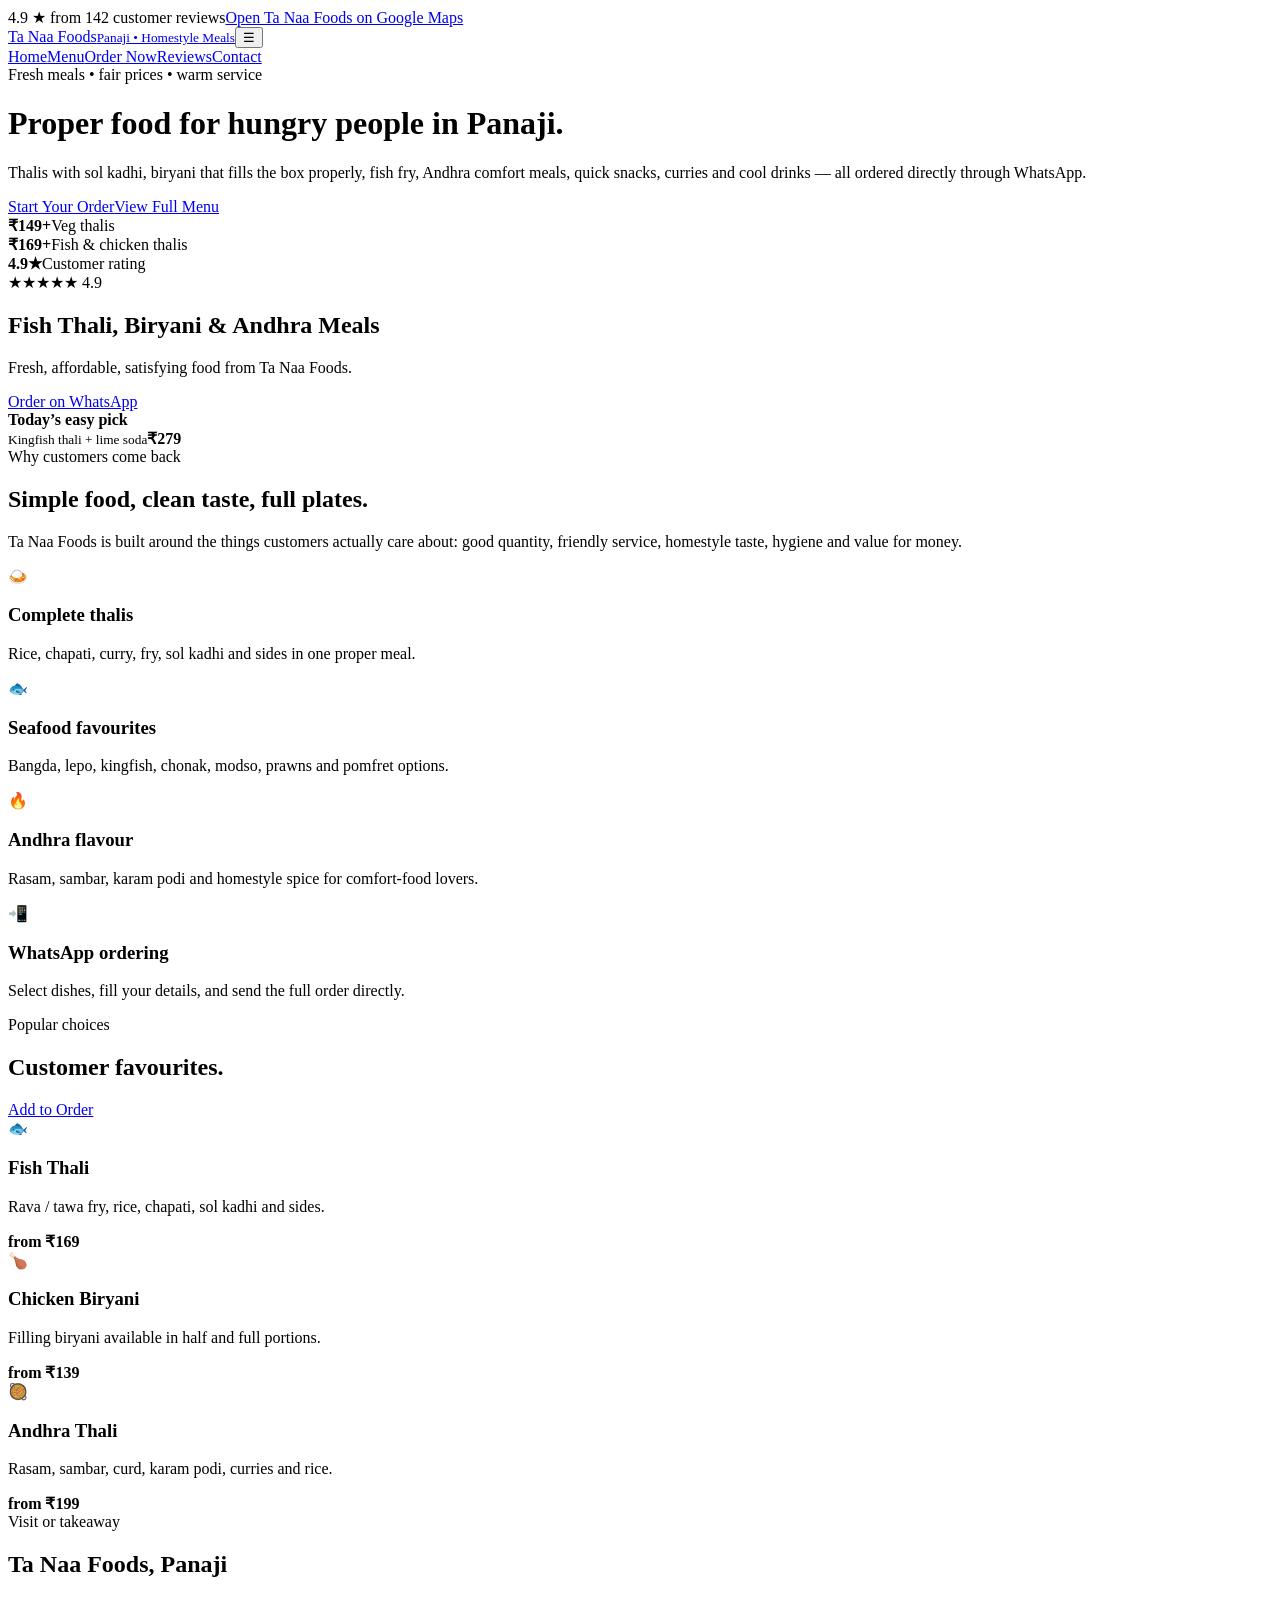
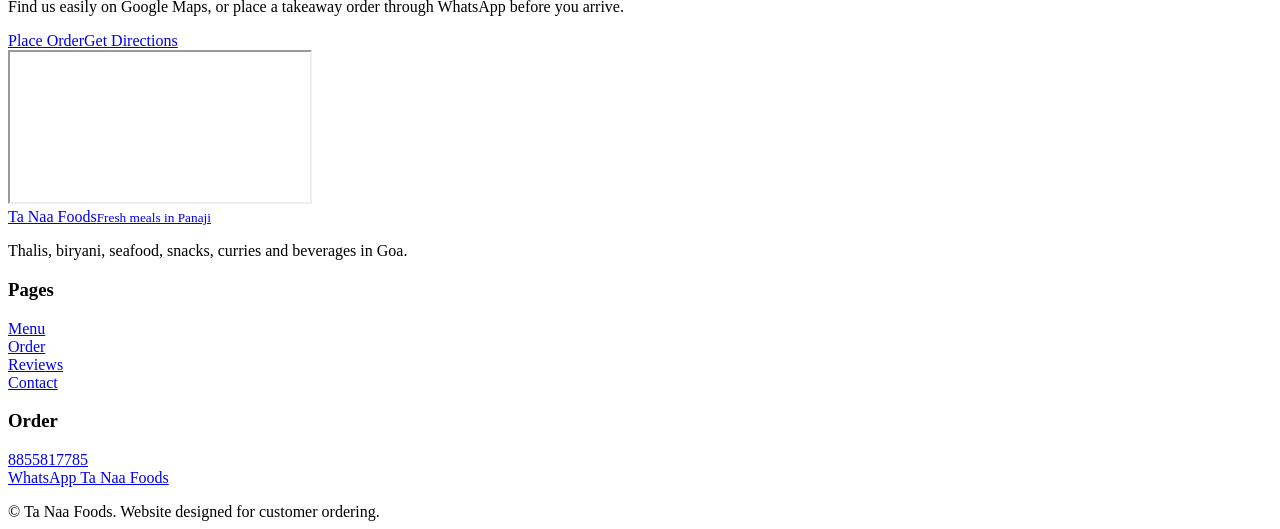
==== index.html @ 79bd7299 "Add files via upload" ====
<!DOCTYPE html>
<html lang="en">
<head>
  <meta charset="UTF-8">
  <meta name="viewport" content="width=device-width, initial-scale=1.0">
  <title>Ta Naa Foods Panaji | Thali, Biryani, Fish Fry & Homestyle Meals in Patto</title>
  <meta name="description" content="Order from Ta Naa Foods in Panaji for fish thali, biryani, snacks, Andhra meals, Goan fish fry, curries and fresh juices. WhatsApp ordering available for dine-in and takeaway.">
  <meta name="keywords" content="Ta Naa Foods, Tanaa Foods Panaji, fish thali Panaji, biryani Patto Goa, Andhra thali Goa, homestyle food Panjim, takeaway Panaji">
  <meta name="theme-color" content="#b7e8a3">
  <meta property="og:title" content="Ta Naa Foods Panaji | Homestyle Food, Thalis & Biryani">
  <meta property="og:description" content="Fresh, affordable, homestyle meals in Panaji. Browse the menu and place your order on WhatsApp.">
  <meta property="og:type" content="website">
  <link rel="canonical" href="https://tanaafoods.com/">
  <link rel="icon" href="assets/img/favicon.svg" type="image/svg+xml">
  <link rel="preconnect" href="https://fonts.googleapis.com">
  <link rel="preconnect" href="https://fonts.gstatic.com" crossorigin>
  <link href="https://fonts.googleapis.com/css2?family=Inter:wght@400;600;700;800;900&display=swap" rel="stylesheet">
  <link rel="stylesheet" href="assets/css/styles.css">
  <script type="application/ld+json">
  {"@context":"https://schema.org","@type":"Restaurant","name":"Ta Naa Foods","servesCuisine":["Indian","Goan","Andhra","Chinese","Seafood","Biryani"],"priceRange":"₹₹","telephone":"+91 8855817785","aggregateRating":{"@type":"AggregateRating","ratingValue":"4.9","reviewCount":"142"},"address":{"@type":"PostalAddress","addressLocality":"Panaji","addressRegion":"Goa","addressCountry":"IN"},"url":"https://tanaafoods.com/","hasMenu":"https://tanaafoods.com/menu.html"}
  </script>
</head>
<body>
  <div class="topbar"><div class="container"><span>4.9 ★ from 142 customer reviews</span><a href="https://maps.app.goo.gl/woMvUQoTHi4Z85hK6" target="_blank" rel="noopener">Open Ta Naa Foods on Google Maps</a></div></div>
  <nav class="navbar"><div class="container nav-inner"><a class="brand" href="index.html"><span class="logo-mark"></span><span>Ta Naa Foods<small>Panaji • Homestyle Meals</small></span></a><button class="nav-toggle" aria-label="Open menu">☰</button><div class="nav-links"><a class="active" href="index.html">Home</a><a href="menu.html">Menu</a><a href="order.html" class="nav-cta">Order Now</a><a href="reviews.html">Reviews</a><a href="contact.html">Contact</a></div></div></nav>

  <main>
    <header class="hero">
      <div class="container hero-grid">
        <div class="reveal visible">
          <span class="eyebrow">Fresh meals • fair prices • warm service</span>
          <h1>Proper food for hungry people in <span>Panaji.</span></h1>
          <p class="lead">Thalis with sol kadhi, biryani that fills the box properly, fish fry, Andhra comfort meals, quick snacks, curries and cool drinks — all ordered directly through WhatsApp.</p>
          <div class="hero-actions"><a class="btn primary" href="order.html">Start Your Order</a><a class="btn secondary" href="menu.html">View Full Menu</a></div>
          <div class="hero-points">
            <div class="point"><strong>₹149+</strong><span>Veg thalis</span></div>
            <div class="point"><strong>₹169+</strong><span>Fish & chicken thalis</span></div>
            <div class="point"><strong>4.9★</strong><span>Customer rating</span></div>
          </div>
        </div>
        <div class="hero-card reveal visible">
          <div class="plate"><div class="plate-content"><span class="rating">★★★★★ 4.9</span><h2>Fish Thali, Biryani & Andhra Meals</h2><p>Fresh, affordable, satisfying food from Ta Naa Foods.</p><a class="btn primary" href="order.html">Order on WhatsApp</a></div></div>
          <div class="floating-card"><span><strong>Today’s easy pick</strong><br><small class="muted">Kingfish thali + lime soda</small></span><strong>₹279</strong></div>
        </div>
      </div>
    </header>

    <section class="section"><div class="container"><div class="section-head reveal"><div><span class="section-kicker">Why customers come back</span><h2>Simple food, clean taste, full plates.</h2></div><p>Ta Naa Foods is built around the things customers actually care about: good quantity, friendly service, homestyle taste, hygiene and value for money.</p></div><div class="feature-grid">
      <article class="feature reveal"><div class="icon">🍛</div><h3>Complete thalis</h3><p>Rice, chapati, curry, fry, sol kadhi and sides in one proper meal.</p></article>
      <article class="feature reveal"><div class="icon">🐟</div><h3>Seafood favourites</h3><p>Bangda, lepo, kingfish, chonak, modso, prawns and pomfret options.</p></article>
      <article class="feature reveal"><div class="icon">🔥</div><h3>Andhra flavour</h3><p>Rasam, sambar, karam podi and homestyle spice for comfort-food lovers.</p></article>
      <article class="feature reveal"><div class="icon">📲</div><h3>WhatsApp ordering</h3><p>Select dishes, fill your details, and send the full order directly.</p></article>
    </div></div></section>

    <section class="section"><div class="container"><div class="section-head reveal"><div><span class="section-kicker">Popular choices</span><h2>Customer favourites.</h2></div><a class="btn secondary" href="order.html">Add to Order</a></div><div class="popular-grid">
      <article class="popular reveal"><span>🐟</span><div><h3>Fish Thali</h3><p>Rava / tawa fry, rice, chapati, sol kadhi and sides.</p></div><strong>from ₹169</strong></article>
      <article class="popular reveal"><span>🍗</span><div><h3>Chicken Biryani</h3><p>Filling biryani available in half and full portions.</p></div><strong>from ₹139</strong></article>
      <article class="popular reveal"><span>🥘</span><div><h3>Andhra Thali</h3><p>Rasam, sambar, curd, karam podi, curries and rice.</p></div><strong>from ₹199</strong></article>
    </div></div></section>

    <section class="section"><div class="container location-card reveal"><div class="location-info"><span class="section-kicker">Visit or takeaway</span><h2>Ta Naa Foods, Panaji</h2><p>Find us easily on Google Maps, or place a takeaway order through WhatsApp before you arrive.</p><div class="hero-actions"><a class="btn primary" href="order.html">Place Order</a><a class="btn secondary" href="https://maps.app.goo.gl/woMvUQoTHi4Z85hK6" target="_blank" rel="noopener">Get Directions</a></div></div><iframe class="map-frame" loading="lazy" referrerpolicy="no-referrer-when-downgrade" src="https://www.google.com/maps?q=Ta%20Naa%20Foods%20Panaji%20Goa&output=embed"></iframe></div></section>
  </main>

  <footer class="footer"><div class="container footer-grid"><div><a class="brand" href="index.html"><span class="logo-mark"></span><span>Ta Naa Foods<small>Fresh meals in Panaji</small></span></a><p>Thalis, biryani, seafood, snacks, curries and beverages in Goa.</p></div><div><h3>Pages</h3><p><a href="menu.html">Menu</a><br><a href="order.html">Order</a><br><a href="reviews.html">Reviews</a><br><a href="contact.html">Contact</a></p></div><div><h3>Order</h3><p><a href="tel:+918855817785">8855817785</a><br><a href="https://wa.me/918855817785">WhatsApp Ta Naa Foods</a></p></div></div><div class="container footer-bottom">© <span data-year></span> Ta Naa Foods. Website designed for customer ordering.</div></footer>
  <script src="assets/js/main.js"></script>
</body>
</html>
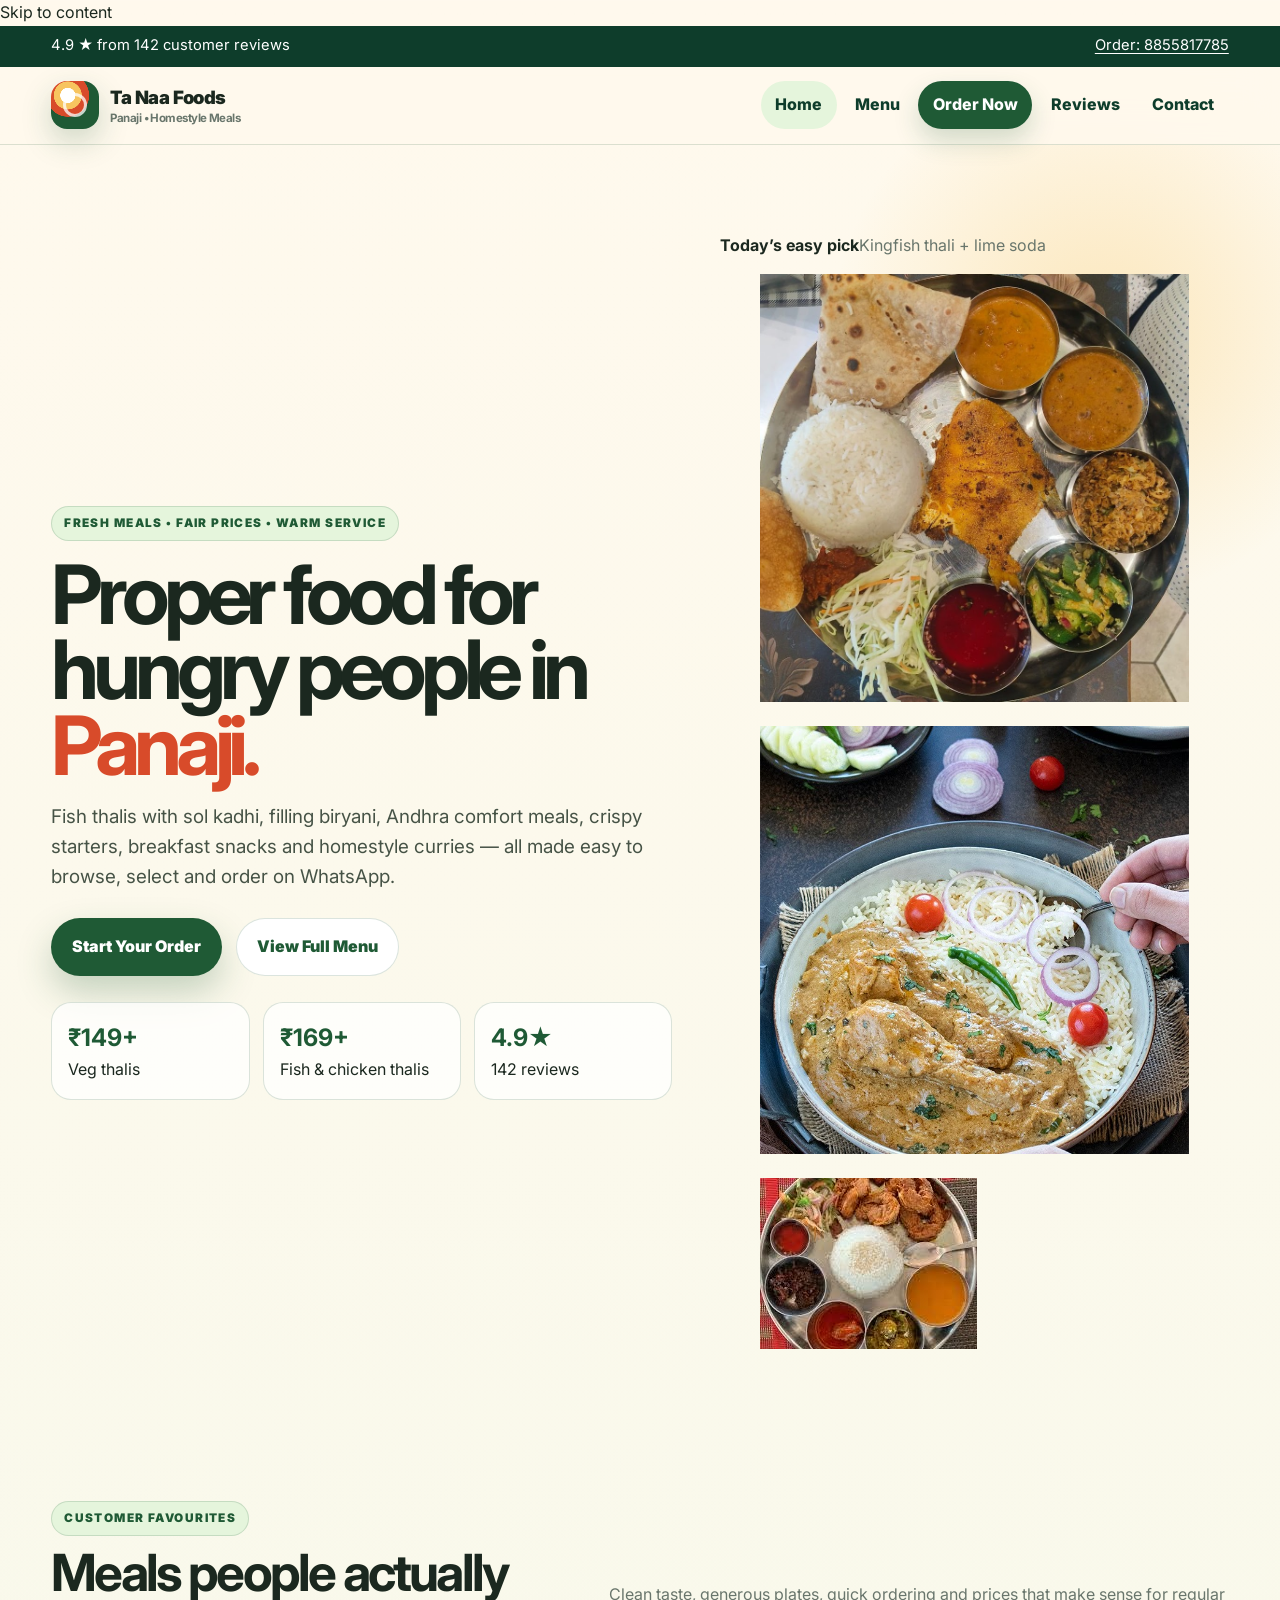
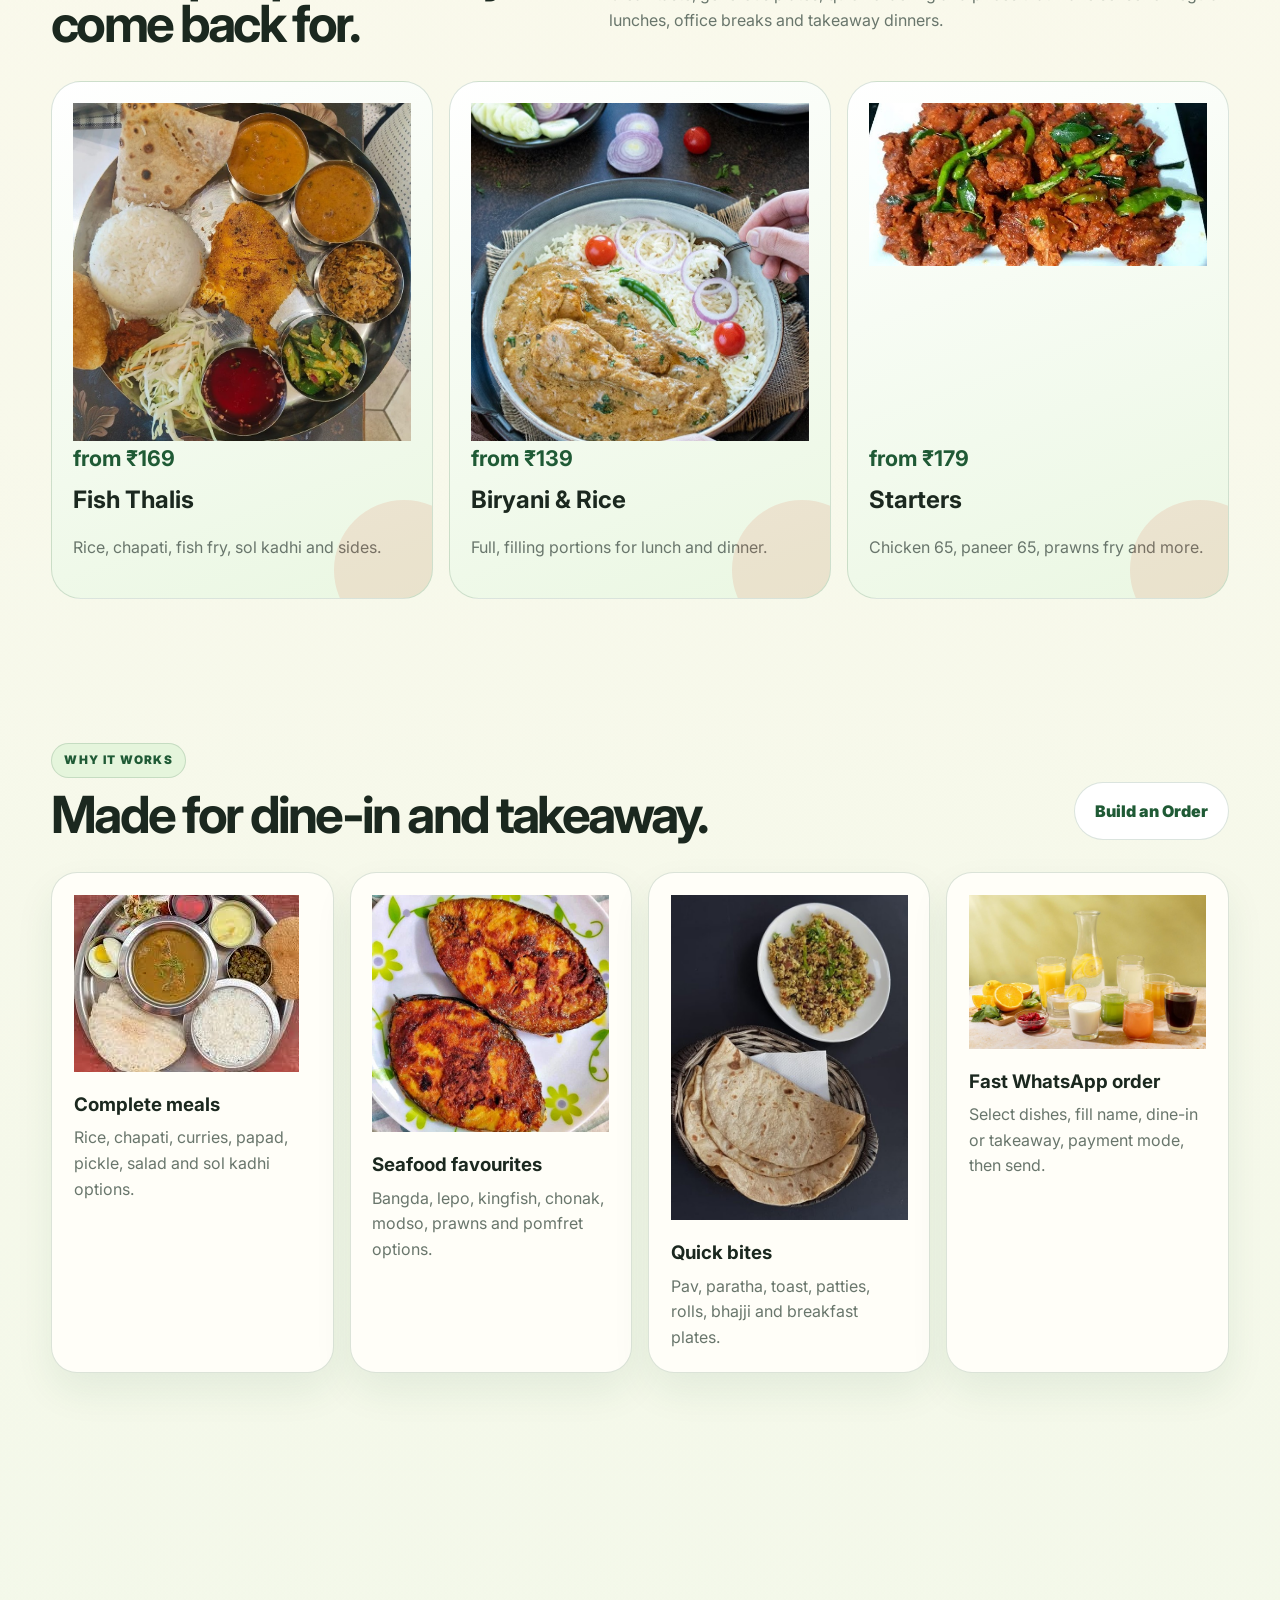
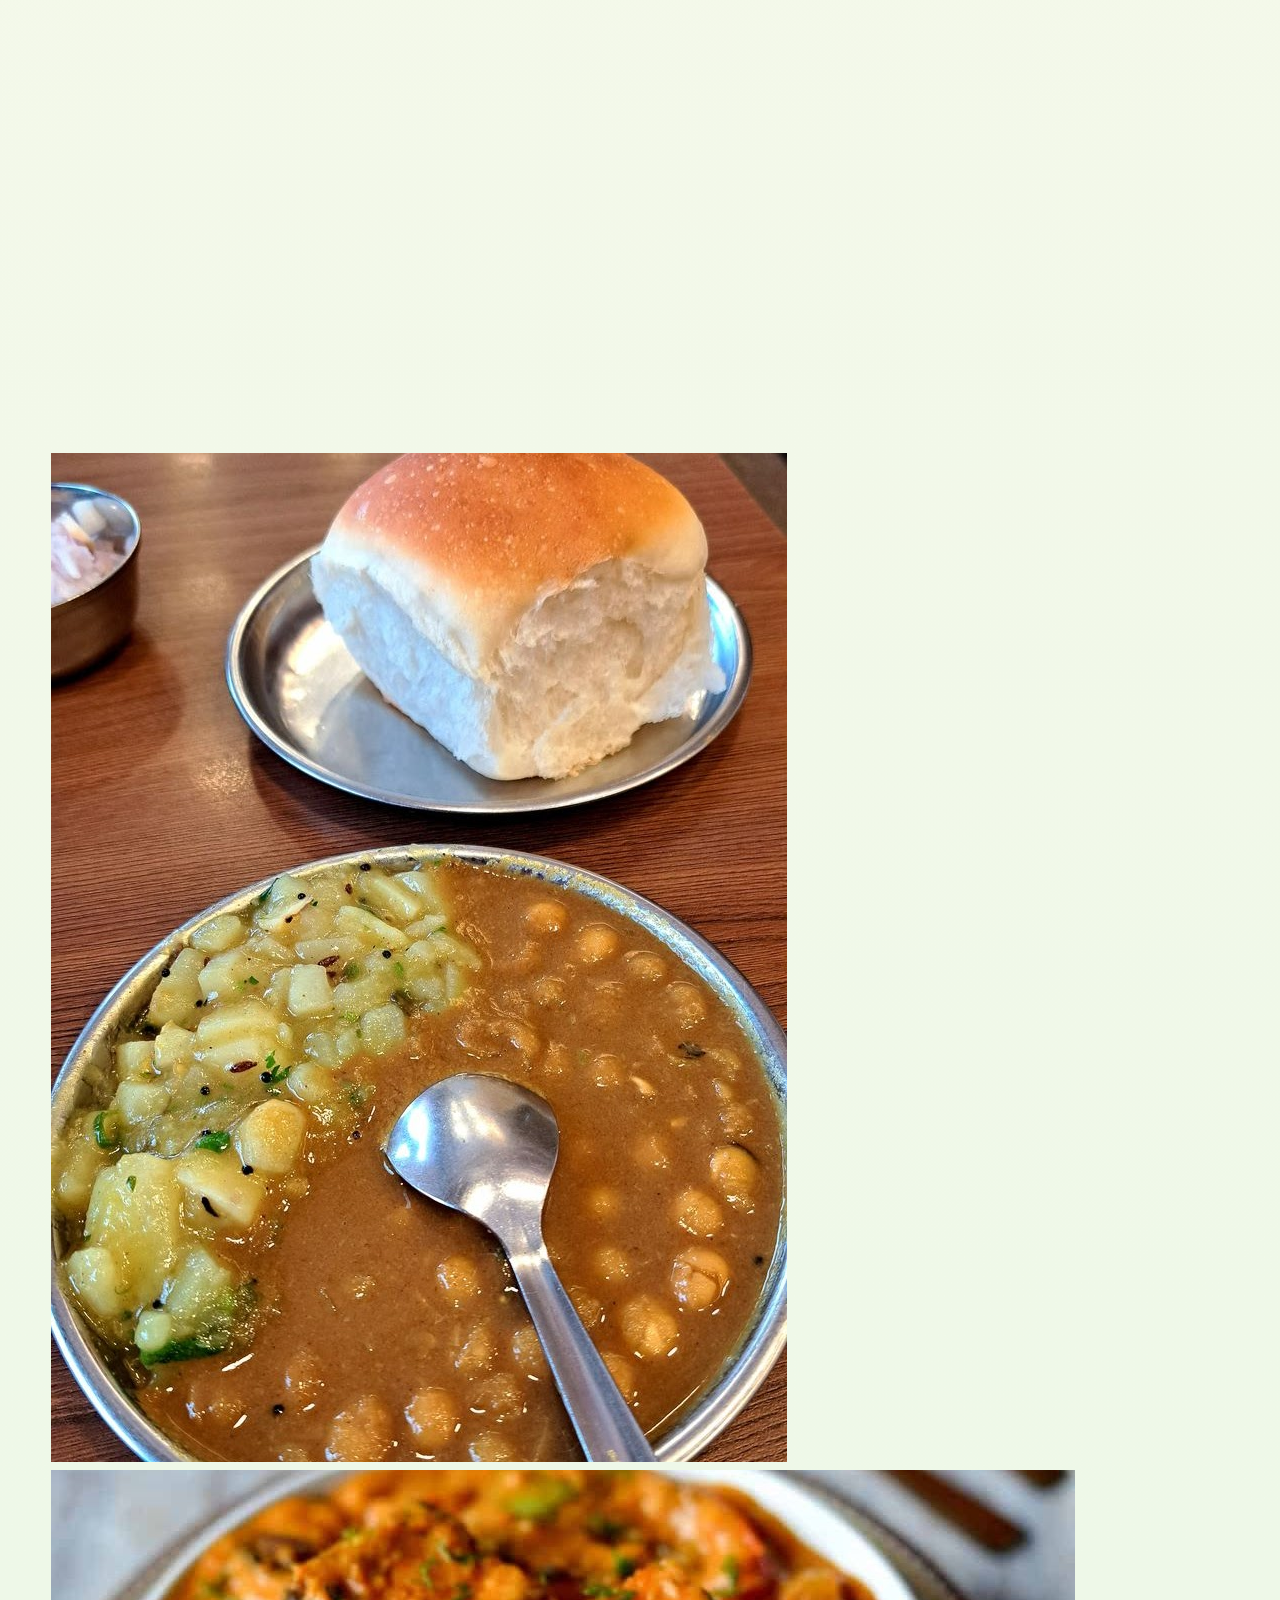
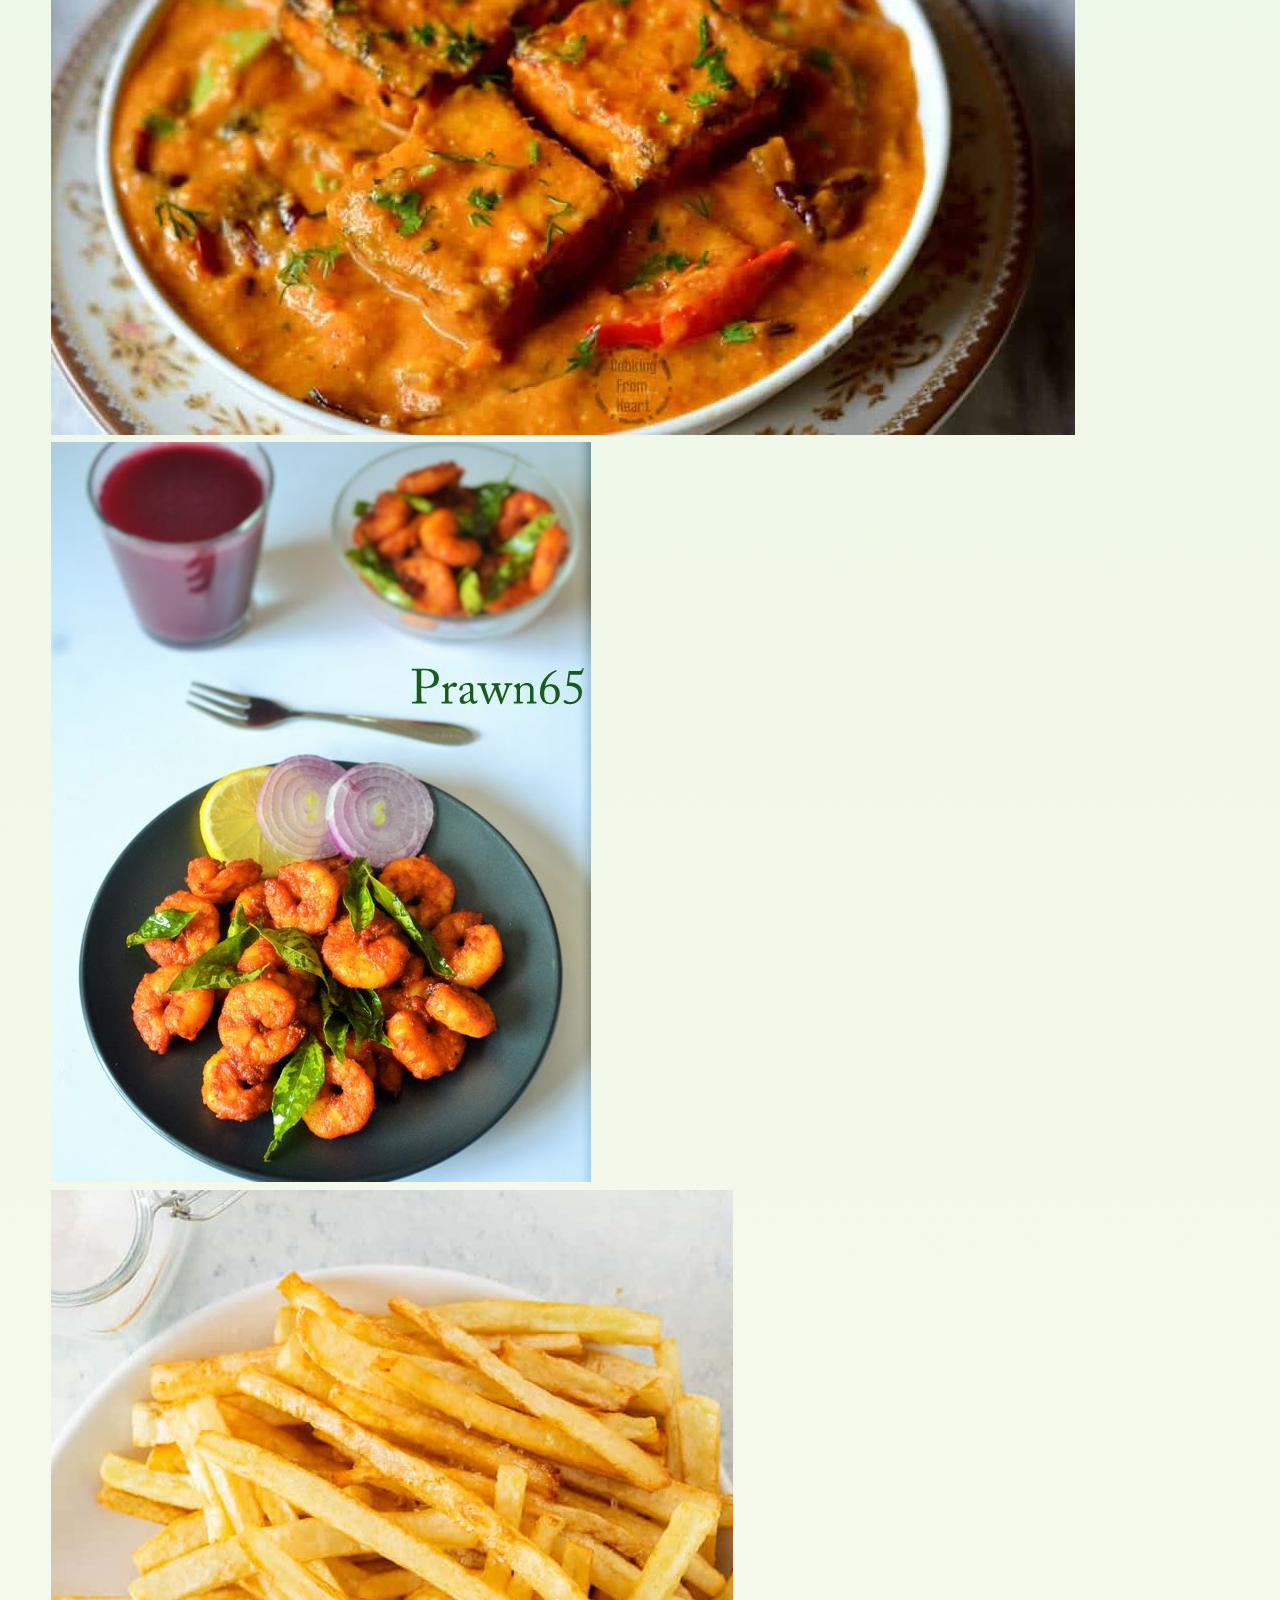
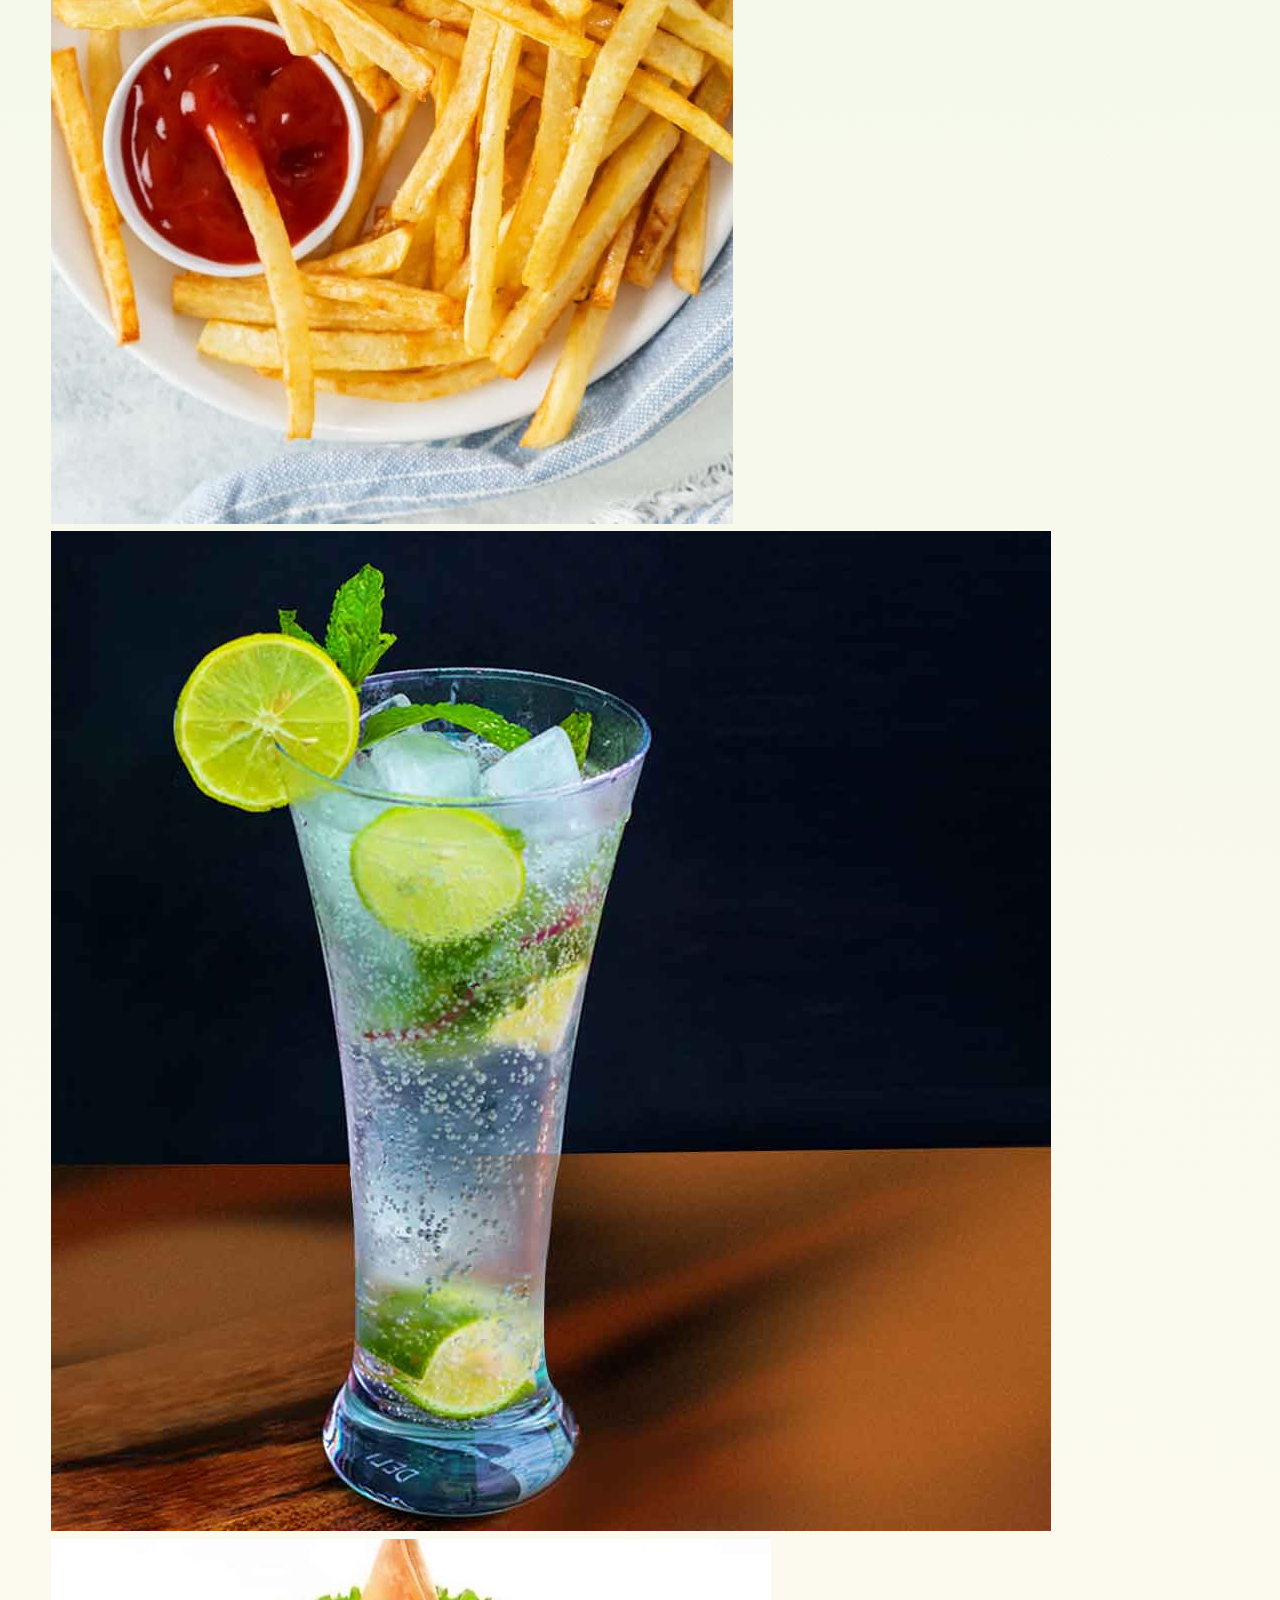
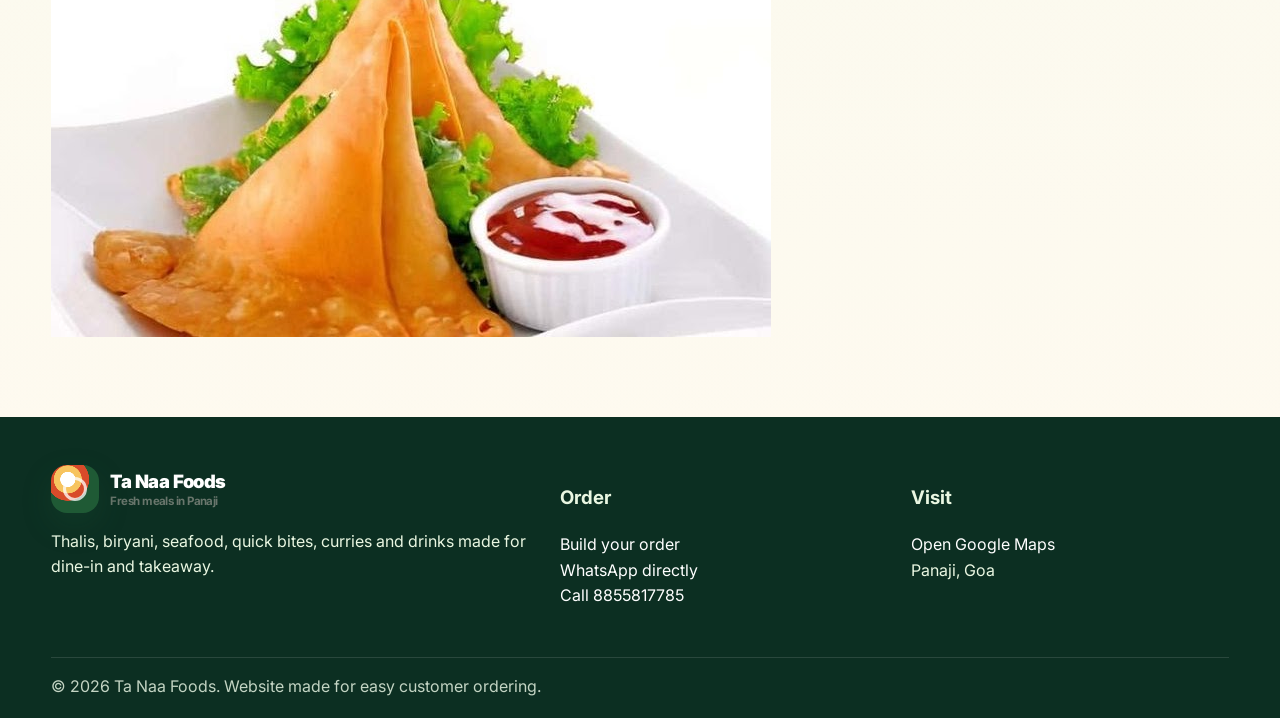
==== commit fd86d276: "Add files via upload" ====
--- a/index.html
+++ b/index.html
@@ -1,67 +1,9 @@
-<!DOCTYPE html>
-<html lang="en">
-<head>
-  <meta charset="UTF-8">
-  <meta name="viewport" content="width=device-width, initial-scale=1.0">
-  <title>Ta Naa Foods Panaji | Thali, Biryani, Fish Fry & Homestyle Meals in Patto</title>
-  <meta name="description" content="Order from Ta Naa Foods in Panaji for fish thali, biryani, snacks, Andhra meals, Goan fish fry, curries and fresh juices. WhatsApp ordering available for dine-in and takeaway.">
-  <meta name="keywords" content="Ta Naa Foods, Tanaa Foods Panaji, fish thali Panaji, biryani Patto Goa, Andhra thali Goa, homestyle food Panjim, takeaway Panaji">
-  <meta name="theme-color" content="#b7e8a3">
-  <meta property="og:title" content="Ta Naa Foods Panaji | Homestyle Food, Thalis & Biryani">
-  <meta property="og:description" content="Fresh, affordable, homestyle meals in Panaji. Browse the menu and place your order on WhatsApp.">
-  <meta property="og:type" content="website">
-  <link rel="canonical" href="https://tanaafoods.com/">
-  <link rel="icon" href="assets/img/favicon.svg" type="image/svg+xml">
-  <link rel="preconnect" href="https://fonts.googleapis.com">
-  <link rel="preconnect" href="https://fonts.gstatic.com" crossorigin>
-  <link href="https://fonts.googleapis.com/css2?family=Inter:wght@400;600;700;800;900&display=swap" rel="stylesheet">
-  <link rel="stylesheet" href="assets/css/styles.css">
-  <script type="application/ld+json">
-  {"@context":"https://schema.org","@type":"Restaurant","name":"Ta Naa Foods","servesCuisine":["Indian","Goan","Andhra","Chinese","Seafood","Biryani"],"priceRange":"₹₹","telephone":"+91 8855817785","aggregateRating":{"@type":"AggregateRating","ratingValue":"4.9","reviewCount":"142"},"address":{"@type":"PostalAddress","addressLocality":"Panaji","addressRegion":"Goa","addressCountry":"IN"},"url":"https://tanaafoods.com/","hasMenu":"https://tanaafoods.com/menu.html"}
-  </script>
-</head>
-<body>
-  <div class="topbar"><div class="container"><span>4.9 ★ from 142 customer reviews</span><a href="https://maps.app.goo.gl/woMvUQoTHi4Z85hK6" target="_blank" rel="noopener">Open Ta Naa Foods on Google Maps</a></div></div>
-  <nav class="navbar"><div class="container nav-inner"><a class="brand" href="index.html"><span class="logo-mark"></span><span>Ta Naa Foods<small>Panaji • Homestyle Meals</small></span></a><button class="nav-toggle" aria-label="Open menu">☰</button><div class="nav-links"><a class="active" href="index.html">Home</a><a href="menu.html">Menu</a><a href="order.html" class="nav-cta">Order Now</a><a href="reviews.html">Reviews</a><a href="contact.html">Contact</a></div></div></nav>
-
-  <main>
-    <header class="hero">
-      <div class="container hero-grid">
-        <div class="reveal visible">
-          <span class="eyebrow">Fresh meals • fair prices • warm service</span>
-          <h1>Proper food for hungry people in <span>Panaji.</span></h1>
-          <p class="lead">Thalis with sol kadhi, biryani that fills the box properly, fish fry, Andhra comfort meals, quick snacks, curries and cool drinks — all ordered directly through WhatsApp.</p>
-          <div class="hero-actions"><a class="btn primary" href="order.html">Start Your Order</a><a class="btn secondary" href="menu.html">View Full Menu</a></div>
-          <div class="hero-points">
-            <div class="point"><strong>₹149+</strong><span>Veg thalis</span></div>
-            <div class="point"><strong>₹169+</strong><span>Fish & chicken thalis</span></div>
-            <div class="point"><strong>4.9★</strong><span>Customer rating</span></div>
-          </div>
-        </div>
-        <div class="hero-card reveal visible">
-          <div class="plate"><div class="plate-content"><span class="rating">★★★★★ 4.9</span><h2>Fish Thali, Biryani & Andhra Meals</h2><p>Fresh, affordable, satisfying food from Ta Naa Foods.</p><a class="btn primary" href="order.html">Order on WhatsApp</a></div></div>
-          <div class="floating-card"><span><strong>Today’s easy pick</strong><br><small class="muted">Kingfish thali + lime soda</small></span><strong>₹279</strong></div>
-        </div>
-      </div>
-    </header>
-
-    <section class="section"><div class="container"><div class="section-head reveal"><div><span class="section-kicker">Why customers come back</span><h2>Simple food, clean taste, full plates.</h2></div><p>Ta Naa Foods is built around the things customers actually care about: good quantity, friendly service, homestyle taste, hygiene and value for money.</p></div><div class="feature-grid">
-      <article class="feature reveal"><div class="icon">🍛</div><h3>Complete thalis</h3><p>Rice, chapati, curry, fry, sol kadhi and sides in one proper meal.</p></article>
-      <article class="feature reveal"><div class="icon">🐟</div><h3>Seafood favourites</h3><p>Bangda, lepo, kingfish, chonak, modso, prawns and pomfret options.</p></article>
-      <article class="feature reveal"><div class="icon">🔥</div><h3>Andhra flavour</h3><p>Rasam, sambar, karam podi and homestyle spice for comfort-food lovers.</p></article>
-      <article class="feature reveal"><div class="icon">📲</div><h3>WhatsApp ordering</h3><p>Select dishes, fill your details, and send the full order directly.</p></article>
-    </div></div></section>
-
-    <section class="section"><div class="container"><div class="section-head reveal"><div><span class="section-kicker">Popular choices</span><h2>Customer favourites.</h2></div><a class="btn secondary" href="order.html">Add to Order</a></div><div class="popular-grid">
-      <article class="popular reveal"><span>🐟</span><div><h3>Fish Thali</h3><p>Rava / tawa fry, rice, chapati, sol kadhi and sides.</p></div><strong>from ₹169</strong></article>
-      <article class="popular reveal"><span>🍗</span><div><h3>Chicken Biryani</h3><p>Filling biryani available in half and full portions.</p></div><strong>from ₹139</strong></article>
-      <article class="popular reveal"><span>🥘</span><div><h3>Andhra Thali</h3><p>Rasam, sambar, curd, karam podi, curries and rice.</p></div><strong>from ₹199</strong></article>
-    </div></div></section>
-
-    <section class="section"><div class="container location-card reveal"><div class="location-info"><span class="section-kicker">Visit or takeaway</span><h2>Ta Naa Foods, Panaji</h2><p>Find us easily on Google Maps, or place a takeaway order through WhatsApp before you arrive.</p><div class="hero-actions"><a class="btn primary" href="order.html">Place Order</a><a class="btn secondary" href="https://maps.app.goo.gl/woMvUQoTHi4Z85hK6" target="_blank" rel="noopener">Get Directions</a></div></div><iframe class="map-frame" loading="lazy" referrerpolicy="no-referrer-when-downgrade" src="https://www.google.com/maps?q=Ta%20Naa%20Foods%20Panaji%20Goa&output=embed"></iframe></div></section>
-  </main>
-
-  <footer class="footer"><div class="container footer-grid"><div><a class="brand" href="index.html"><span class="logo-mark"></span><span>Ta Naa Foods<small>Fresh meals in Panaji</small></span></a><p>Thalis, biryani, seafood, snacks, curries and beverages in Goa.</p></div><div><h3>Pages</h3><p><a href="menu.html">Menu</a><br><a href="order.html">Order</a><br><a href="reviews.html">Reviews</a><br><a href="contact.html">Contact</a></p></div><div><h3>Order</h3><p><a href="tel:+918855817785">8855817785</a><br><a href="https://wa.me/918855817785">WhatsApp Ta Naa Foods</a></p></div></div><div class="container footer-bottom">© <span data-year></span> Ta Naa Foods. Website designed for customer ordering.</div></footer>
-  <script src="assets/js/main.js"></script>
-</body>
-</html>
+<!DOCTYPE html><html lang="en"><head><meta charset="UTF-8"><meta name="viewport" content="width=device-width, initial-scale=1.0"><meta name="theme-color" content="#b9e7a4"><link rel="icon" href="assets/img/favicon.svg" type="image/svg+xml"><link rel="preconnect" href="https://fonts.googleapis.com"><link rel="preconnect" href="https://fonts.gstatic.com" crossorigin><link href="https://fonts.googleapis.com/css2?family=Inter:wght@400;600;700;800;900&display=swap" rel="stylesheet"><link rel="stylesheet" href="assets/css/styles.css"><title>Ta Naa Foods Panaji | Thalis, Biryani, Fish Fry & Homestyle Meals</title><meta name="description" content="Order fresh thalis, biryani, fish fry, Andhra meals, snacks, curries and beverages from Ta Naa Foods in Panaji, Goa. Dine-in and takeaway WhatsApp ordering."><meta name="keywords" content="Ta Naa Foods, Tanaa Foods Panaji, fish thali Panaji, biryani Patto, Andhra thali Goa, homestyle meals Goa, takeaway Panaji"><link rel="canonical" href="https://tanaafoods.com/"><script type="application/ld+json">{"@context":"https://schema.org","@type":"Restaurant","name":"Ta Naa Foods","servesCuisine":["Indian","Goan","Andhra","Chinese","Seafood","Biryani"],"priceRange":"₹₹","telephone":"+91 8855817785","aggregateRating":{"@type":"AggregateRating","ratingValue":"4.9","reviewCount":"142"},"address":{"@type":"PostalAddress","addressLocality":"Panaji","addressRegion":"Goa","addressCountry":"IN"},"url":"https://tanaafoods.com/","hasMenu":"https://tanaafoods.com/menu.html"}</script></head><body><a class="skip-link" href="#main">Skip to content</a><div class="topbar"><div class="container"><span>4.9 ★ from 142 customer reviews</span><a href="tel:+918855817785">Order: 8855817785</a></div></div>
+<nav class="navbar"><div class="container nav-inner"><a class="brand" href="index.html"><span class="logo-mark"></span><span>Ta Naa Foods<small>Panaji • Homestyle Meals</small></span></a><button class="nav-toggle" aria-label="Open menu">☰</button><div class="nav-links"><a data-nav="home" class="active" href="index.html">Home</a><a data-nav="menu" href="menu.html">Menu</a><a data-nav="order" href="order.html" class="nav-cta">Order Now <span data-cart-count></span></a><a data-nav="reviews" href="reviews.html">Reviews</a><a data-nav="contact" href="contact.html">Contact</a></div></div></nav>
+<main id="main">
+<header class="hero"><div class="container hero-grid"><div class="reveal visible"><span class="eyebrow">Fresh meals • fair prices • warm service</span><h1>Proper food for hungry people in <span>Panaji.</span></h1><p class="lead">Fish thalis with sol kadhi, filling biryani, Andhra comfort meals, crispy starters, breakfast snacks and homestyle curries — all made easy to browse, select and order on WhatsApp.</p><div class="hero-actions"><a class="btn primary" href="order.html">Start Your Order</a><a class="btn secondary" href="menu.html">View Full Menu</a></div><div class="hero-points"><div class="point"><strong>₹149+</strong><span>Veg thalis</span></div><div class="point"><strong>₹169+</strong><span>Fish & chicken thalis</span></div><div class="point"><strong>4.9★</strong><span>142 reviews</span></div></div></div><div class="photo-stack reveal visible"><div class="order-badge"><strong>Today’s easy pick</strong><span class="muted">Kingfish thali + lime soda</span></div><figure class="photo-card one"><img src="assets/img/fishthali.jpg" alt="Fish thali at Ta Naa Foods"></figure><figure class="photo-card two"><img src="assets/img/chickenrice.jpg" alt="Chicken biryani and rice dish"></figure><figure class="photo-card three"><img src="assets/img/prawnsthali.jpg" alt="Prawns thali at Ta Naa Foods"></figure></div></div></header>
+<section class="section"><div class="container"><div class="section-head reveal"><div><span class="section-kicker">Customer favourites</span><h2>Meals people actually come back for.</h2></div><p>Clean taste, generous plates, quick ordering and prices that make sense for regular lunches, office breaks and takeaway dinners.</p></div><div class="popular-grid"><a class="popular reveal" href="order.html#order-thalis"><img src="assets/img/fishthali.jpg" alt="Fish thali"><div class="popular-content"><strong>from ₹169</strong><h3>Fish Thalis</h3><p>Rice, chapati, fish fry, sol kadhi and sides.</p></div></a><a class="popular reveal" href="order.html#order-biryani-rice"><img src="assets/img/chickenrice.jpg" alt="Chicken biryani"><div class="popular-content"><strong>from ₹139</strong><h3>Biryani & Rice</h3><p>Full, filling portions for lunch and dinner.</p></div></a><a class="popular reveal" href="order.html#order-starters"><img src="assets/img/chciken65.jpg" alt="Chicken 65"><div class="popular-content"><strong>from ₹179</strong><h3>Starters</h3><p>Chicken 65, paneer 65, prawns fry and more.</p></div></a></div></div></section>
+<section class="section"><div class="container"><div class="section-head reveal"><div><span class="section-kicker">Why it works</span><h2>Made for dine-in and takeaway.</h2></div><a class="btn secondary" href="order.html">Build an Order</a></div><div class="feature-grid"><article class="feature reveal"><img src="assets/img/vegthali.jpg" alt="Veg thali"><h3>Complete meals</h3><p>Rice, chapati, curries, papad, pickle, salad and sol kadhi options.</p></article><article class="feature reveal"><img src="assets/img/kingfishfry.jpg" alt="Kingfish fry"><h3>Seafood favourites</h3><p>Bangda, lepo, kingfish, chonak, modso, prawns and pomfret options.</p></article><article class="feature reveal"><img src="assets/img/eggscrambleroti.jpg" alt="Egg bhurji with roti"><h3>Quick bites</h3><p>Pav, paratha, toast, patties, rolls, bhajji and breakfast plates.</p></article><article class="feature reveal"><img src="assets/img/juices.jpg" alt="Fresh juices"><h3>Fast WhatsApp order</h3><p>Select dishes, fill name, dine-in or takeaway, payment mode, then send.</p></article></div></div></section>
+<section class="section"><div class="container location-card reveal"><div class="location-info"><span class="section-kicker">Visit or takeaway</span><h2>Ta Naa Foods, Panaji</h2><p>Open the map, call the restaurant, or place your order before you arrive.</p><div class="hero-actions"><a class="btn primary" href="order.html">Place Order</a><a class="btn secondary" href="https://maps.app.goo.gl/woMvUQoTHi4Z85hK6" target="_blank" rel="noopener">Get Directions</a></div></div><iframe class="map-frame" loading="lazy" referrerpolicy="no-referrer-when-downgrade" src="https://www.google.com/maps?q=Ta%20Naa%20Foods%20Panaji%20Goa&output=embed"></iframe></div></section>
+<section class="section"><div class="container"><div class="gallery-strip reveal"><img src="assets/img/bhajipav.jpg" alt="Bhaji pav"><img src="assets/img/butterpaneer.jpg" alt="Paneer dish"><img src="assets/img/prawns65.jpg" alt="Prawns 65"><img src="assets/img/freenchfires.jpg" alt="French fries"><img src="assets/img/lemonsoda.jpg" alt="Lime soda"><img src="assets/img/samosa.jpg" alt="Samosa"></div></div></section>
+</main><footer class="footer"><div class="container footer-grid"><div><a class="brand" href="index.html"><span class="logo-mark"></span><span>Ta Naa Foods<small>Fresh meals in Panaji</small></span></a><p>Thalis, biryani, seafood, quick bites, curries and drinks made for dine-in and takeaway.</p></div><div><h3>Order</h3><p><a href="order.html">Build your order</a><br><a href="https://wa.me/918855817785">WhatsApp directly</a><br><a href="tel:+918855817785">Call 8855817785</a></p></div><div><h3>Visit</h3><p><a href="https://maps.app.goo.gl/woMvUQoTHi4Z85hK6" target="_blank" rel="noopener">Open Google Maps</a><br>Panaji, Goa</p></div></div><div class="container footer-bottom">© <span data-year></span> Ta Naa Foods. Website made for easy customer ordering.</div></footer><script src="assets/js/main.js"></script></body></html>
--- a/assets/css/styles.css
+++ b/assets/css/styles.css
@@ -0,0 +1,19 @@
+:root{
+  --mint:#b7e8a3;
+  --mint-deep:#4d8c45;
+  --leaf:#1f5a35;
+  --leaf-2:#0e3d2b;
+  --cream:#fff9ed;
+  --warm:#f7c45f;
+  --chilli:#d84b2a;
+  --ink:#1b281f;
+  --muted:#69766c;
+  --card:#fffef8;
+  --line:rgba(31,90,53,.16);
+  --shadow:0 22px 55px rgba(31,90,53,.12);
+  --radius:26px;
+}
+*{box-sizing:border-box}
+html{scroll-behavior:smooth}
+body{margin:0;font-family:Inter,system-ui,-apple-system,Segoe UI,sans-serif;background:linear-gradient(180deg,var(--cream),#eef8e8 55%,#fffaf0);color:var(--ink);line-height:1.6;overflow-x:hidden}
+a{color:inherit;text-decoration:none}img{max-width:100%}button,input,textarea,select{font:inherit}.container{width:min(1180px,92vw);margin:auto}.topbar{background:var(--leaf-2);color:#fff;font-size:.92rem;padding:.55rem 0}.topbar .container{display:flex;justify-content:space-between;gap:1rem;flex-wrap:wrap}.topbar a{text-decoration:underline;text-underline-offset:3px}.navbar{position:sticky;top:0;z-index:20;background:rgba(255,249,237,.9);backdrop-filter:blur(18px);border-bottom:1px solid var(--line)}.nav-inner{display:flex;align-items:center;justify-content:space-between;padding:.9rem 0}.brand{display:flex;align-items:center;gap:.7rem;font-weight:900}.logo-mark{width:48px;height:48px;border-radius:16px;background:radial-gradient(circle at 35% 30%,#fff 0 16%,var(--warm) 17% 30%,var(--chilli) 31% 46%,var(--leaf) 47% 100%);box-shadow:0 12px 30px rgba(31,90,53,.22);position:relative}.logo-mark:after{content:'';position:absolute;inset:12px;border-radius:50%;border:3px solid rgba(255,255,255,.75)}.brand span{display:block;font-size:1.15rem;letter-spacing:-.03em}.brand small{display:block;font-weight:700;color:var(--muted);font-size:.72rem;margin-top:-.25rem}.nav-links{display:flex;align-items:center;gap:.25rem}.nav-links a{font-weight:800;color:var(--leaf-2);padding:.7rem .9rem;border-radius:999px}.nav-links a:hover,.nav-links a.active{background:#e5f5dc}.nav-cta{background:var(--leaf)!important;color:white!important;box-shadow:0 12px 26px rgba(31,90,53,.2)}.nav-toggle{display:none;border:0;background:var(--leaf);color:#fff;border-radius:14px;padding:.65rem .85rem}.hero{position:relative;padding:5.5rem 0 3.5rem;isolation:isolate}.hero:before{content:'';position:absolute;inset:-120px -10vw auto auto;width:48vw;height:48vw;background:radial-gradient(circle,rgba(247,196,95,.35),transparent 62%);z-index:-1}.hero-grid{display:grid;grid-template-columns:1.1fr .9fr;gap:3rem;align-items:center}.eyebrow,.section-kicker{display:inline-flex;gap:.45rem;align-items:center;text-transform:uppercase;letter-spacing:.12em;font-size:.74rem;font-weight:900;color:var(--leaf);background:#e5f5dc;border:1px solid var(--line);padding:.45rem .75rem;border-radius:999px}.hero h1{font-size:clamp(2.7rem,6.4vw,6rem);line-height:.92;margin:1rem 0;letter-spacing:-.075em}.hero h1 span{color:var(--chilli)}.lead{font-size:1.18rem;color:#465346;max-width:690px}.hero-actions{display:flex;gap:.85rem;flex-wrap:wrap;margin:1.6rem 0}.btn{display:inline-flex;align-items:center;justify-content:center;gap:.5rem;border-radius:999px;padding:.95rem 1.25rem;font-weight:900;border:1px solid var(--line);transition:.25s ease}.btn.primary{background:var(--leaf);color:#fff;box-shadow:0 16px 35px rgba(31,90,53,.25)}.btn.secondary{background:#fff;color:var(--leaf)}.btn:hover{transform:translateY(-2px)}.hero-points{display:grid;grid-template-columns:repeat(3,1fr);gap:.8rem;margin-top:1.5rem}.point{background:rgba(255,255,255,.72);border:1px solid var(--line);padding:1rem;border-radius:20px}.point strong{font-size:1.5rem;color:var(--leaf);display:block}.hero-card{background:linear-gradient(145deg,#fffef8,#eaf7e2);border:1px solid var(--line);border-radius:36px;padding:1.2rem;box-shadow:var(--shadow);position:relative;overflow:hidden}.hero-card:before{content:'';position:absolute;right:-80px;top:-80px;width:220px;height:220px;border-radius:50%;background:rgba(216,75,42,.12)}.plate{min-height:430px;border-radius:28px;background:radial-gradient(circle at 52% 45%,#fff 0 20%,#f4d587 21% 30%,#ce5935 31% 39%,#fff 40% 45%,#6aaa58 46% 58%,#214c32 59% 100%);display:grid;place-items:center;position:relative;overflow:hidden}.plate:before,.plate:after{content:'';position:absolute;border-radius:50%;background:rgba(255,255,255,.72)}.plate:before{width:150px;height:150px;left:28px;bottom:30px}.plate:after{width:92px;height:92px;right:45px;top:70px}.plate-content{position:relative;z-index:1;background:rgba(255,255,255,.84);backdrop-filter:blur(10px);border:1px solid rgba(255,255,255,.75);border-radius:28px;padding:1.3rem;max-width:300px;text-align:center}.plate-content h2{margin:.3rem 0;font-size:2rem;line-height:1}.rating{display:inline-flex;align-items:center;gap:.35rem;background:#fff7dc;border-radius:999px;padding:.45rem .7rem;font-weight:900;color:#775000}.floating-card{position:absolute;left:1rem;right:1rem;bottom:1rem;background:#fff;border:1px solid var(--line);border-radius:24px;padding:1rem;display:flex;align-items:center;justify-content:space-between;gap:1rem;box-shadow:0 18px 38px rgba(31,90,53,.15)}.section{padding:4.5rem 0}.section-head{display:flex;justify-content:space-between;gap:2rem;align-items:end;margin-bottom:2rem}.section-head h2{font-size:clamp(2rem,4vw,3.6rem);letter-spacing:-.055em;line-height:1;margin:.7rem 0 0}.section-head p{max-width:620px;color:var(--muted)}.feature-grid{display:grid;grid-template-columns:repeat(4,1fr);gap:1rem}.feature{background:var(--card);border:1px solid var(--line);border-radius:var(--radius);padding:1.35rem;box-shadow:0 18px 38px rgba(31,90,53,.08)}.feature .icon{font-size:2rem}.feature h3{margin:.65rem 0 .35rem}.feature p{color:var(--muted);margin:0}.popular-grid{display:grid;grid-template-columns:repeat(3,1fr);gap:1rem}.popular{border-radius:30px;padding:1.3rem;background:linear-gradient(160deg,#fff,#eaf7e2);border:1px solid var(--line);min-height:230px;display:flex;flex-direction:column;justify-content:space-between;position:relative;overflow:hidden}.popular:after{content:'';position:absolute;right:-42px;bottom:-42px;width:140px;height:140px;border-radius:50%;background:rgba(216,75,42,.12)}.popular h3{font-size:1.5rem;margin:.3rem 0}.popular p{color:var(--muted)}.popular strong{font-size:1.35rem;color:var(--leaf)}.menu-tools{display:grid;grid-template-columns:1fr auto;gap:1rem;align-items:center;margin-bottom:1.4rem}.searchbox{width:100%;border:1px solid var(--line);border-radius:999px;padding:1rem 1.15rem;background:#fff;outline:none}.toggle-label{display:flex;align-items:center;gap:.5rem;background:#fff;border:1px solid var(--line);border-radius:999px;padding:.85rem 1rem;font-weight:800;white-space:nowrap}.chips{display:flex;gap:.65rem;overflow:auto;padding:.3rem 0 1rem;margin-bottom:1rem}.chip{border:1px solid var(--line);background:#fff;color:var(--leaf-2);border-radius:999px;padding:.72rem 1rem;font-weight:900;white-space:nowrap;cursor:pointer}.chip.active{background:var(--leaf);color:#fff}.menu-category{margin-bottom:2.4rem;scroll-margin-top:110px}.category-head{display:flex;align-items:end;justify-content:space-between;gap:1rem;margin-bottom:1rem}.category-head p{color:var(--muted);margin:0;max-width:560px}.dish-grid{display:grid;grid-template-columns:repeat(2,1fr);gap:.85rem}.dish-card,.order-dish{background:#fff;border:1px solid var(--line);border-radius:22px;padding:1rem 1.05rem;display:flex;justify-content:space-between;gap:1rem;box-shadow:0 12px 28px rgba(31,90,53,.06)}.dish-top{display:flex;gap:.55rem;align-items:center}.dish-card h3,.order-dish h3{margin:0;font-size:1rem}.dish-card p,.order-dish p{margin:.25rem 0 0;color:var(--muted);font-size:.92rem}.dish-card strong,.order-dish strong{color:var(--leaf);white-space:nowrap}.food-mark{width:14px;height:14px;border:1px solid currentColor;display:inline-flex;align-items:center;justify-content:center;flex:0 0 auto}.food-mark:after{content:'';width:6px;height:6px;border-radius:50%;background:currentColor}.food-mark.veg{color:#2b8d36}.food-mark.nonveg{color:#c73a28}.reviews-grid{display:grid;grid-template-columns:repeat(4,1fr);gap:1rem}.review{background:#fff;border:1px solid var(--line);border-radius:24px;padding:1.1rem;box-shadow:0 12px 30px rgba(31,90,53,.07)}.review .stars{color:#cc8500;letter-spacing:.08em}.review p{color:#4b594c}.review small{font-weight:900;color:var(--leaf)}.location-card{display:grid;grid-template-columns:1fr 1fr;gap:1rem;background:var(--leaf-2);color:#fff;border-radius:34px;padding:1rem;overflow:hidden}.location-info{padding:2rem}.location-info p{color:#dbeadb}.map-frame{min-height:360px;border:0;border-radius:26px;width:100%;filter:saturate(.9)}.footer{background:#0c2f22;color:#eaf7e2;padding:3rem 0 1.2rem}.footer-grid{display:grid;grid-template-columns:1.5fr 1fr 1fr;gap:2rem}.footer a{color:#fff}.footer-bottom{border-top:1px solid rgba(255,255,255,.12);margin-top:2rem;padding-top:1rem;color:#c3d4c3}.order-layout{display:grid;grid-template-columns:minmax(0,1fr) 380px;gap:1.2rem;align-items:start}.order-category{background:rgba(255,255,255,.6);border:1px solid var(--line);border-radius:28px;padding:1rem;margin-bottom:1rem}.order-category h2{margin:.2rem 0}.order-category>p{color:var(--muted);margin-top:0}.order-list{display:grid;gap:.7rem}.qty-control{display:flex;align-items:center;gap:.55rem;align-self:center}.qty-control button{width:36px;height:36px;border-radius:50%;border:0;background:var(--leaf);color:#fff;font-weight:900;cursor:pointer}.qty-control span{min-width:24px;text-align:center;font-weight:900}.cart-panel{position:sticky;top:92px;background:#fff;border:1px solid var(--line);border-radius:30px;padding:1rem;box-shadow:var(--shadow)}.cart-panel h2{margin:.2rem 0 1rem}.cart-row{display:flex;justify-content:space-between;gap:1rem;border-bottom:1px dashed var(--line);padding:.65rem 0}.cart-total{display:flex;justify-content:space-between;font-size:1.25rem;font-weight:900;margin:1rem 0}.form-grid{display:grid;gap:.8rem}.field label{display:block;font-size:.82rem;font-weight:900;color:var(--leaf);margin-bottom:.3rem}.field input,.field select,.field textarea{width:100%;border:1px solid var(--line);border-radius:16px;padding:.85rem;background:#fffef8;outline:none}.preview{white-space:pre-wrap;background:#f3f8ed;border:1px solid var(--line);border-radius:18px;padding:.85rem;font-size:.88rem;color:#3d4f40}.empty-state{background:#fff;border:1px solid var(--line);border-radius:22px;padding:2rem;text-align:center;color:var(--muted)}.muted{color:var(--muted)}.reveal{opacity:0;transform:translateY(20px);transition:.65s ease}.reveal.visible{opacity:1;transform:none}@media(max-width:900px){.nav-toggle{display:block}.nav-links{position:absolute;left:4vw;right:4vw;top:78px;background:#fff;border:1px solid var(--line);border-radius:24px;padding:.7rem;display:none;flex-direction:column;box-shadow:var(--shadow)}.nav-links.open{display:flex}.nav-links a{width:100%;text-align:center}.hero-grid,.location-card,.order-layout{grid-template-columns:1fr}.hero{padding:3.2rem 0}.hero-points,.feature-grid,.popular-grid,.reviews-grid,.dish-grid{grid-template-columns:1fr}.section-head,.category-head{display:block}.menu-tools{grid-template-columns:1fr}.cart-panel{position:static}.footer-grid{grid-template-columns:1fr}.topbar .container{justify-content:center;text-align:center}.plate{min-height:330px}.floating-card{position:relative;margin-top:1rem;left:auto;right:auto;bottom:auto}.order-dish{align-items:start}.hero h1{letter-spacing:-.05em}}
